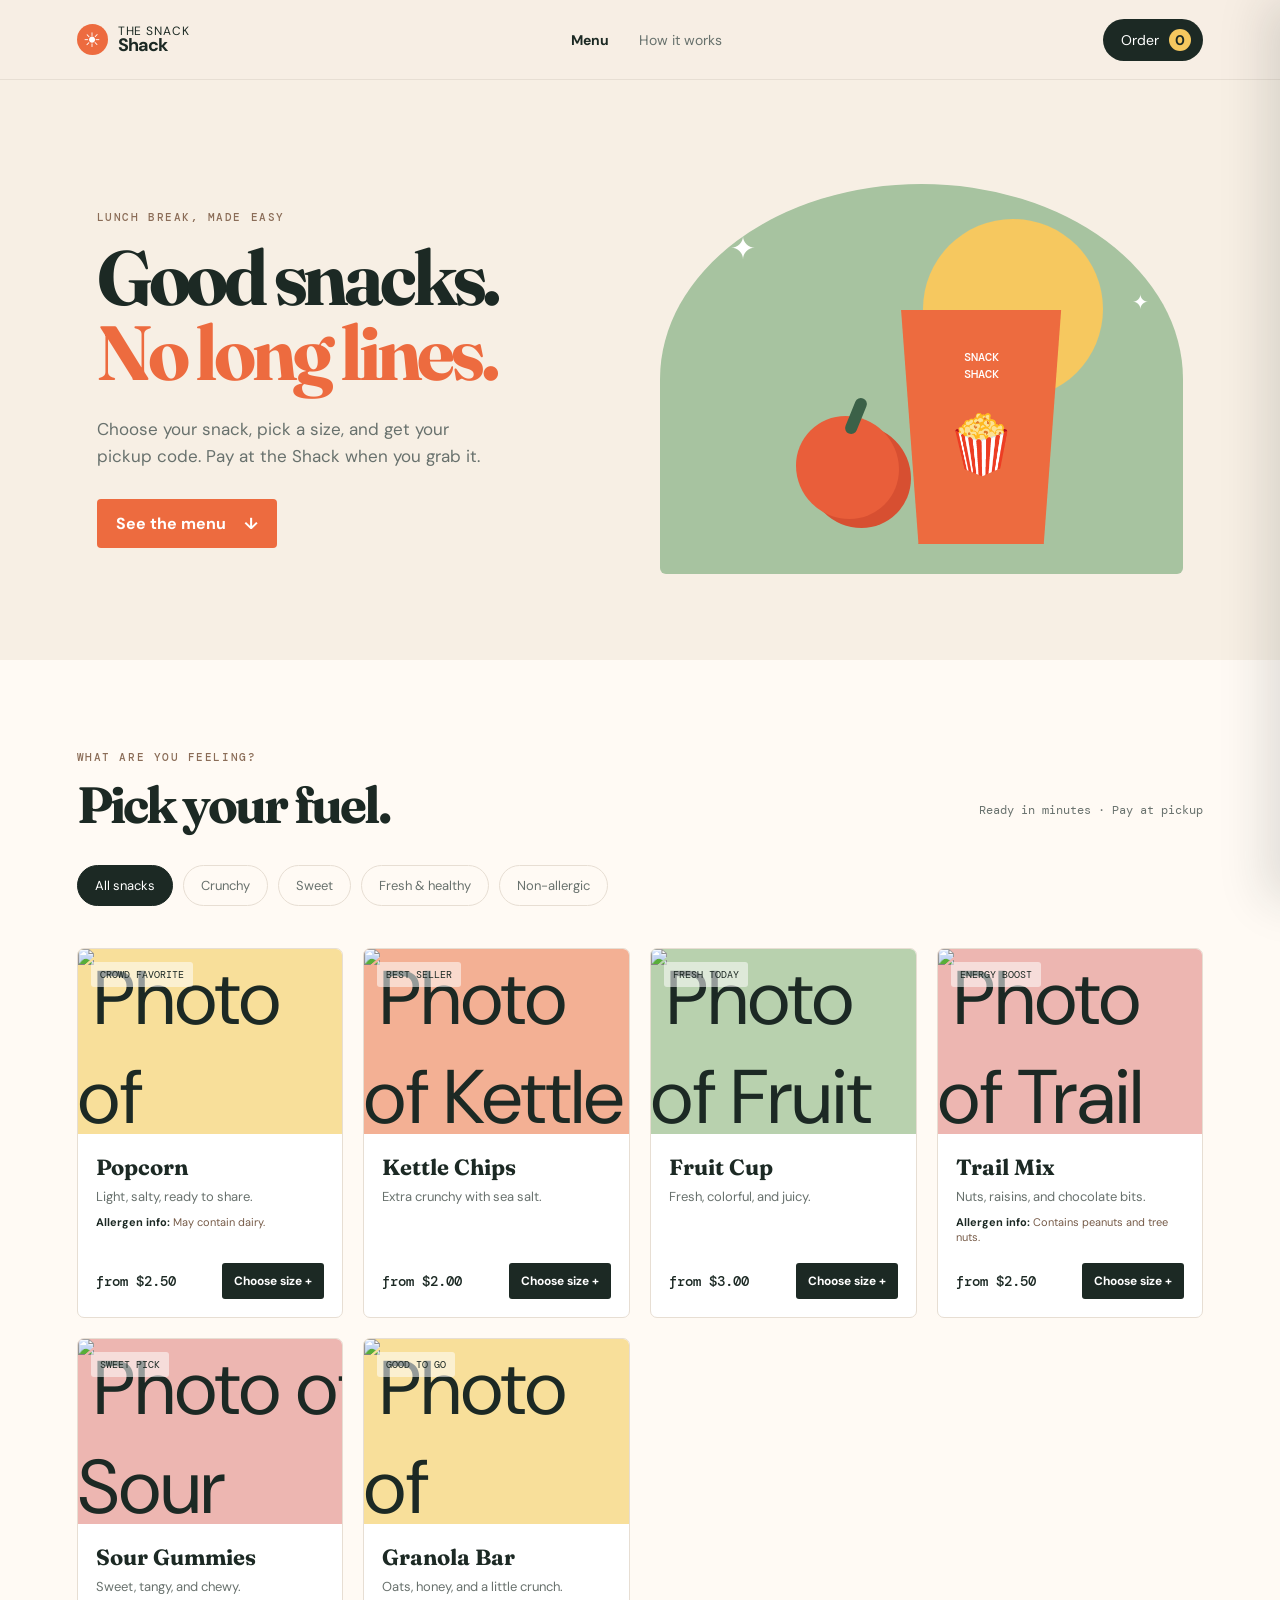
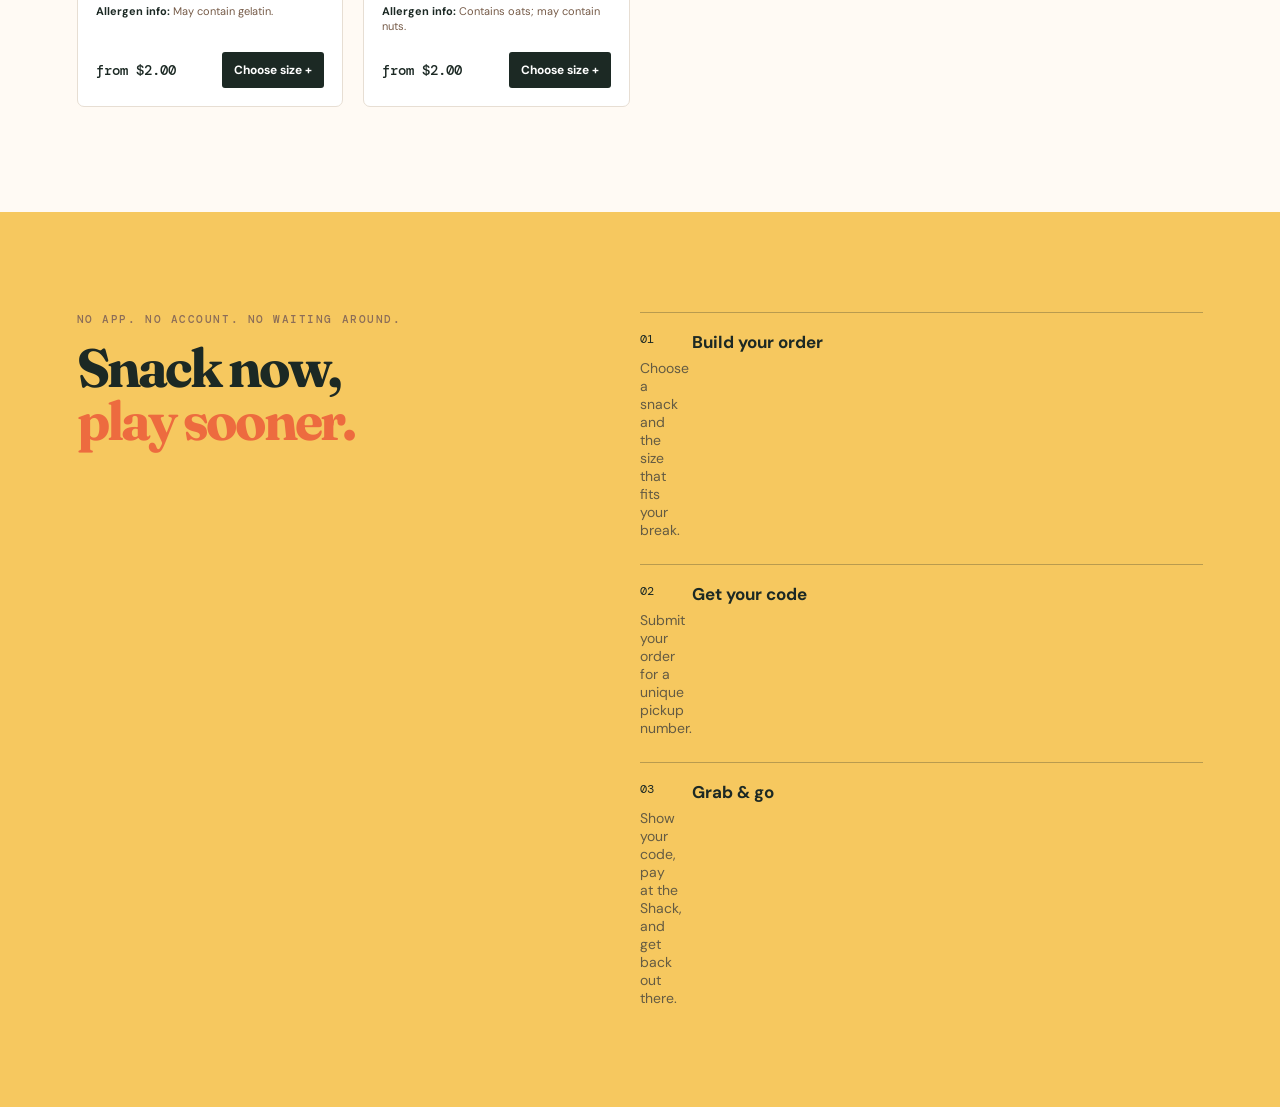
==== snack-shack/index.html @ b24cbcf5 "Add files via upload" ====
<!doctype html>
<html lang="en">
<head>
  <meta charset="UTF-8" />
  <meta name="viewport" content="width=device-width, initial-scale=1.0" />
  <meta name="theme-color" content="#f7efe4" />
  <title>The Snack Shack | Lunch, sorted.</title>
  <link rel="stylesheet" href="styles.css" />
</head>
<body>
  <header class="site-header">
    <a class="brand" href="#menu" aria-label="The Snack Shack home">
      <span class="brand-mark">☀</span>
      <span>The Snack<br /><strong>Shack</strong></span>
    </a>
    <nav aria-label="Main navigation">
      <a class="nav-link active" href="#menu">Menu</a>
      <a class="nav-link" href="#how-it-works">How it works</a>
    </nav>
    <button class="cart-button" id="cartButton" type="button" aria-label="Open your order">
      <span>Order</span><span class="cart-count" id="cartCount">0</span>
    </button>
  </header>

  <main>
    <section class="hero" id="menu">
      <div class="hero-copy">
        <p class="eyebrow">LUNCH BREAK, MADE EASY</p>
        <h1>Good snacks.<br /><em>No long lines.</em></h1>
        <p class="hero-text">Choose your snack, pick a size, and get your pickup code. Pay at the Shack when you grab it.</p>
        <a class="primary-button" href="#menu-grid">See the menu <span>↓</span></a>
      </div>
      <div class="hero-art" aria-label="Illustration of a snack bag and apple" role="img">
        <span class="sun-shape"></span><span class="sparkle sparkle-one">✦</span><span class="sparkle sparkle-two">✦</span>
        <div class="apple">●</div><div class="snack-bag"><span>SNACK<br />SHACK</span><b>🍿</b></div>
      </div>
    </section>

    <section class="menu-section" id="menu-grid">
      <div class="section-heading"><div><p class="eyebrow">WHAT ARE YOU FEELING?</p><h2>Pick your fuel.</h2></div><p class="small-note">Ready in minutes · Pay at pickup</p></div>
      <div class="filter-row" role="tablist" aria-label="Snack categories">
        <button class="filter active" data-category="all" type="button">All snacks</button>
        <button class="filter" data-category="crunchy" type="button">Crunchy</button>
        <button class="filter" data-category="sweet" type="button">Sweet</button>
        <button class="filter" data-category="fresh" type="button">Fresh &amp; healthy</button>
        <button class="filter" data-category="nonallergic" type="button">Non-allergic</button>
      </div>
      <div class="product-grid" id="productGrid" aria-live="polite"></div>
    </section>

    <section class="how-section" id="how-it-works">
      <div><p class="eyebrow">NO APP. NO ACCOUNT. NO WAITING AROUND.</p><h2>Snack now,<br /><em>play sooner.</em></h2></div>
      <div class="steps"><div class="step"><span>01</span><h3>Build your order</h3><p>Choose a snack and the size that fits your break.</p></div><div class="step"><span>02</span><h3>Get your code</h3><p>Submit your order for a unique pickup number.</p></div><div class="step"><span>03</span><h3>Grab &amp; go</h3><p>Show your code, pay at the Shack, and get back out there.</p></div></div>
    </section>
  </main>

  <aside class="order-drawer" id="orderDrawer" aria-label="Your order" aria-hidden="true">
    <div class="drawer-head"><div><p class="eyebrow">YOUR ORDER</p><h2>Ready when you are.</h2></div><button class="close-button" id="closeDrawer" type="button" aria-label="Close order">×</button></div>
    <div id="orderItems" class="order-items"></div>
    <div class="drawer-footer"><div class="total-line"><span>Estimated total</span><strong id="orderTotal">$0.00</strong></div><p class="pay-note">Payment happens at pickup — cash or card at the Shack.</p><button class="primary-button full-width" id="placeOrder" type="button">Get my pickup code</button></div>
  </aside>
  <div class="drawer-overlay" id="drawerOverlay"></div>

  <div class="modal" id="confirmationModal" role="dialog" aria-modal="true" aria-labelledby="confirmationTitle" aria-hidden="true">
    <div class="modal-card"><button class="close-button" id="closeModal" type="button" aria-label="Close confirmation">×</button><div class="code-circle">✓</div><p class="eyebrow">ORDER LOCKED IN</p><h2 id="confirmationTitle">Your pickup code</h2><div class="pickup-code" id="pickupCode">SNK-000</div><p>Show this code at the Shack when you’re ready. We’ll have your order waiting, and you’ll pay there.</p><button class="primary-button full-width" id="doneButton" type="button">Done</button></div>
  </div>
  <div class="modal" id="sizeModal" role="dialog" aria-modal="true" aria-labelledby="sizeTitle" aria-hidden="true">
    <div class="modal-card size-card"><button class="close-button" id="closeSizeModal" type="button" aria-label="Close size chooser">×</button><p class="eyebrow">MAKE IT YOURS</p><h2 id="sizeTitle">Choose a size</h2><p id="sizeProductName">Select a size for your snack.</p><div class="size-options"><button class="size-option" data-size="small" type="button"><strong>Small</strong><span id="smallPrice">$0.00</span></button><button class="size-option" data-size="large" type="button"><strong>Large</strong><span id="largePrice">$0.00</span></button></div></div>
  </div>
  <script src="script.js"></script>
</body>
</html>
---- snack-shack/styles.css ----
@import url('https://fonts.googleapis.com/css2?family=DM+Mono:wght@400;500&family=DM+Sans:wght@400;500;600;700&family=Fraunces:opsz,wght@9..144,600;9..144,700&display=swap');
:root{--ink:#1c2924;--muted:#68716d;--cream:#f7efe4;--paper:#fffaf4;--orange:#ed6b3f;--yellow:#f6c85f;--green:#a7c3a0;--line:#e7ded3}*{box-sizing:border-box}html{scroll-behavior:smooth}body{margin:0;background:var(--cream);color:var(--ink);font-family:'DM Sans',sans-serif}button,a{font:inherit}button{cursor:pointer;border:0}a{color:inherit;text-decoration:none}.site-header{height:80px;padding:0 6vw;display:flex;align-items:center;justify-content:space-between;border-bottom:1px solid var(--line);background:rgba(247,239,228,.94);position:sticky;top:0;z-index:5}.brand{display:flex;gap:10px;align-items:center;font-size:12px;line-height:.9;letter-spacing:.07em;text-transform:uppercase}.brand strong{font-size:18px;letter-spacing:-.05em;text-transform:none}.brand-mark{width:31px;height:31px;background:var(--orange);border-radius:50%;display:grid;place-items:center;color:#fff;font-size:20px}.site-header nav{display:flex;gap:30px;font-size:14px}.nav-link{color:var(--muted)}.nav-link.active,.nav-link:hover{color:var(--ink);font-weight:700}.cart-button{background:var(--ink);color:#fff;border-radius:24px;padding:10px 12px 10px 18px;display:flex;gap:10px;align-items:center;font-size:14px}.cart-count{background:var(--yellow);color:var(--ink);width:22px;height:22px;border-radius:50%;display:grid;place-items:center;font-weight:700}.hero{max-width:1240px;margin:auto;min-height:580px;padding:78px 6vw 60px;display:grid;grid-template-columns:1fr 1fr;align-items:center;gap:40px}.eyebrow{font:500 11px 'DM Mono',monospace;letter-spacing:.14em;margin:0 0 16px;color:#8b6d58}.hero h1,h2{font:700 clamp(46px,6vw,78px)/.98 'Fraunces',serif;letter-spacing:-.055em;margin:0}.hero h1 em,h2 em{color:var(--orange);font-style:normal}.hero-text{max-width:410px;color:var(--muted);font-size:17px;line-height:1.55;margin:26px 0 30px}.primary-button{display:inline-flex;align-items:center;justify-content:center;gap:18px;background:var(--orange);color:#fff;border-radius:4px;padding:14px 19px;font-weight:700;transition:transform .2s,background .2s}.primary-button:hover{background:#d9572d;transform:translateY(-2px)}.hero-art{background:var(--green);height:390px;border-radius:50% 50% 6px 6px;position:relative;overflow:hidden}.sun-shape{position:absolute;background:var(--yellow);width:180px;height:180px;border-radius:50%;top:35px;right:80px}.sparkle{position:absolute;color:#fff;font-size:31px}.sparkle-one{top:44px;left:70px}.sparkle-two{top:105px;right:34px;font-size:20px}.apple{position:absolute;bottom:55px;left:26%;width:103px;height:103px;background:#e95e3a;border-radius:48% 52% 48% 52%;color:#e95e3a;box-shadow:12px 9px 0 #d74f31;font-size:0}.apple:after{content:'';position:absolute;background:#3b6148;width:12px;height:38px;top:-19px;left:54px;transform:rotate(22deg);border-radius:10px}.snack-bag{position:absolute;bottom:30px;right:22%;width:174px;height:234px;background:var(--orange);clip-path:polygon(4% 0,96% 0,86% 100%,14% 100%);display:flex;flex-direction:column;align-items:center;padding-top:39px;color:#fff;text-align:center;font:500 12px 'DM Mono',monospace;line-height:1.4;box-shadow:12px 8px 0 rgba(57,74,56,.18)}.snack-bag b{font-size:57px;margin-top:22px}.menu-section{background:var(--paper);padding:90px 6vw 105px}.section-heading{max-width:1240px;margin:0 auto 35px;display:flex;justify-content:space-between;align-items:end}.section-heading h2{font-size:51px}.small-note{font:12px 'DM Mono',monospace;color:var(--muted)}.filter-row{max-width:1240px;margin:0 auto 38px;display:flex;gap:10px;overflow:auto;padding-bottom:4px}.filter{white-space:nowrap;padding:11px 17px;border:1px solid var(--line);border-radius:22px;background:transparent;color:var(--muted);font-size:13px}.filter.active,.filter:hover{background:var(--ink);color:#fff;border-color:var(--ink)}.product-grid{max-width:1240px;margin:auto;display:grid;grid-template-columns:repeat(4,1fr);gap:20px}.product-card{background:#fff;border:1px solid var(--line);border-radius:7px;overflow:hidden;display:flex;flex-direction:column;transition:transform .2s,box-shadow .2s}.product-card:hover{transform:translateY(-4px);box-shadow:0 10px 30px #2b2e2412}.product-image{height:185px;display:grid;place-items:center;font-size:76px;position:relative}.product-image small{position:absolute;top:13px;left:13px;background:#fff8;padding:6px 9px;border-radius:3px;font:10px 'DM Mono',monospace;text-transform:uppercase}.bg-orange{background:#f3b094}.bg-yellow{background:#f8df9a}.bg-green{background:#b8d1ae}.bg-pink{background:#edb6b1}.product-info{padding:19px 18px 18px;flex:1;display:flex;flex-direction:column}.product-info h3{font:700 22px 'Fraunces',serif;margin:0 0 7px}.product-info p{color:var(--muted);font-size:13px;margin:0 0 18px;line-height:1.45}.product-bottom{display:flex;justify-content:space-between;align-items:center;margin-top:auto}.price{font:500 14px 'DM Mono',monospace}.add-button{background:var(--ink);color:#fff;border-radius:3px;padding:10px 12px;font-weight:700;font-size:12px}.add-button:hover{background:var(--orange)}.how-section{padding:100px 6vw;background:var(--yellow);display:grid;grid-template-columns:.9fr 1.1fr;gap:8vw}.how-section h2{font-size:54px}.steps{display:grid;gap:25px}.step{border-top:1px solid #b99b4e;padding-top:18px;display:grid;grid-template-columns:38px 1fr;column-gap:14px}.step span{font:12px 'DM Mono',monospace}.step h3{margin:0 0 6px;font-size:17px}.step p{margin:0;color:#645b43;font-size:14px}.order-drawer{position:fixed;right:0;top:0;bottom:0;width:min(460px,100%);background:var(--paper);z-index:10;padding:35px 32px;transform:translateX(100%);transition:transform .3s;display:flex;flex-direction:column;box-shadow:-15px 0 45px #1c292422}.order-drawer.open{transform:translateX(0)}.drawer-overlay{position:fixed;inset:0;background:#1c292288;z-index:9;opacity:0;pointer-events:none;transition:opacity .3s}.drawer-overlay.open{opacity:1;pointer-events:auto}.drawer-head{display:flex;justify-content:space-between;align-items:start}.drawer-head h2{font-size:35px}.close-button{background:transparent;font-size:30px;color:var(--muted);line-height:1}.order-items{overflow:auto;margin:30px 0;flex:1}.empty-order{text-align:center;color:var(--muted);padding:50px 20px;line-height:1.6}.order-row{display:grid;grid-template-columns:1fr auto;gap:12px;border-bottom:1px solid var(--line);padding:16px 0}.order-row h3{font-size:15px;margin:0 0 5px}.order-row p{margin:0;color:var(--muted);font:11px 'DM Mono',monospace}.quantity-controls{display:flex;align-items:center;gap:8px}.quantity-controls button{width:25px;height:25px;border:1px solid var(--line);background:#fff;border-radius:50%}.drawer-footer{border-top:1px solid var(--line);padding-top:20px}.total-line{display:flex;justify-content:space-between;font-size:16px}.total-line strong{font:18px 'DM Mono',monospace}.pay-note{font-size:12px;color:var(--muted);line-height:1.5}.full-width{width:100%}.modal{position:fixed;inset:0;z-index:20;display:grid;place-items:center;background:#1c292299;opacity:0;pointer-events:none;transition:opacity .2s;padding:20px}.modal.open{opacity:1;pointer-events:auto}.modal-card{background:var(--paper);padding:44px 38px 38px;max-width:420px;width:100%;text-align:center;position:relative;border-radius:8px}.modal-card .close-button{position:absolute;right:20px;top:15px}.code-circle{width:54px;height:54px;border-radius:50%;background:var(--green);display:grid;place-items:center;margin:0 auto 22px;font-size:24px}.modal-card h2{font-size:40px;margin-bottom:20px}.pickup-code{font:500 31px 'DM Mono',monospace;letter-spacing:.09em;color:var(--orange);background:#fff0e8;padding:15px;margin:0 0 20px}.modal-card p:not(.eyebrow){color:var(--muted);font-size:14px;line-height:1.55;margin:0 0 25px}
@media(max-width:800px){.site-header{padding:0 20px}.site-header nav{display:none}.hero{padding:55px 20px;grid-template-columns:1fr;min-height:auto}.hero-art{height:300px;order:-1}.snack-bag{right:19%;width:135px;height:185px;font-size:10px;padding-top:28px}.snack-bag b{font-size:43px;margin-top:15px}.apple{width:80px;height:80px}.sun-shape{width:140px;height:140px}.menu-section{padding:65px 20px}.section-heading{align-items:start;gap:15px;flex-direction:column}.section-heading h2{font-size:43px}.small-note{margin:0}.product-grid{grid-template-columns:repeat(2,minmax(0,1fr));gap:12px}.product-image{height:135px;font-size:54px}.product-info{padding:14px 12px}.product-info h3{font-size:18px}.product-info p{font-size:12px}.product-bottom{align-items:start;gap:8px;flex-direction:column}.add-button{width:100%}.how-section{padding:65px 20px;grid-template-columns:1fr;gap:40px}.how-section h2{font-size:45px}.order-drawer{padding:28px 20px}.drawer-head h2{font-size:29px}}
@media(max-width:390px){.product-grid{grid-template-columns:1fr}.product-image{height:170px}.product-bottom{flex-direction:row;align-items:center}.add-button{width:auto}}
.size-card h2{font-size:38px;margin-bottom:8px}.size-card p:not(.eyebrow){margin-bottom:20px}.size-options{display:grid;grid-template-columns:1fr 1fr;gap:12px}.size-option{background:#fff;border:1px solid var(--line);border-radius:5px;padding:18px 12px;display:flex;flex-direction:column;gap:8px;color:var(--ink)}.size-option:hover{border-color:var(--orange);background:#fff0e8}.size-option strong{font:20px 'Fraunces',serif}.size-option span{font:12px 'DM Mono',monospace;color:var(--orange)}
.allergen-info{font-size:11px!important;color:#765b48!important;line-height:1.35!important;margin-top:-10px!important}.allergen-info strong{font-weight:700;color:var(--ink)}
.product-image{cursor:pointer;overflow:hidden}.product-image img{width:100%;height:100%;object-fit:cover;display:block}.product-image:focus-visible{outline:3px solid var(--ink);outline-offset:-5px}
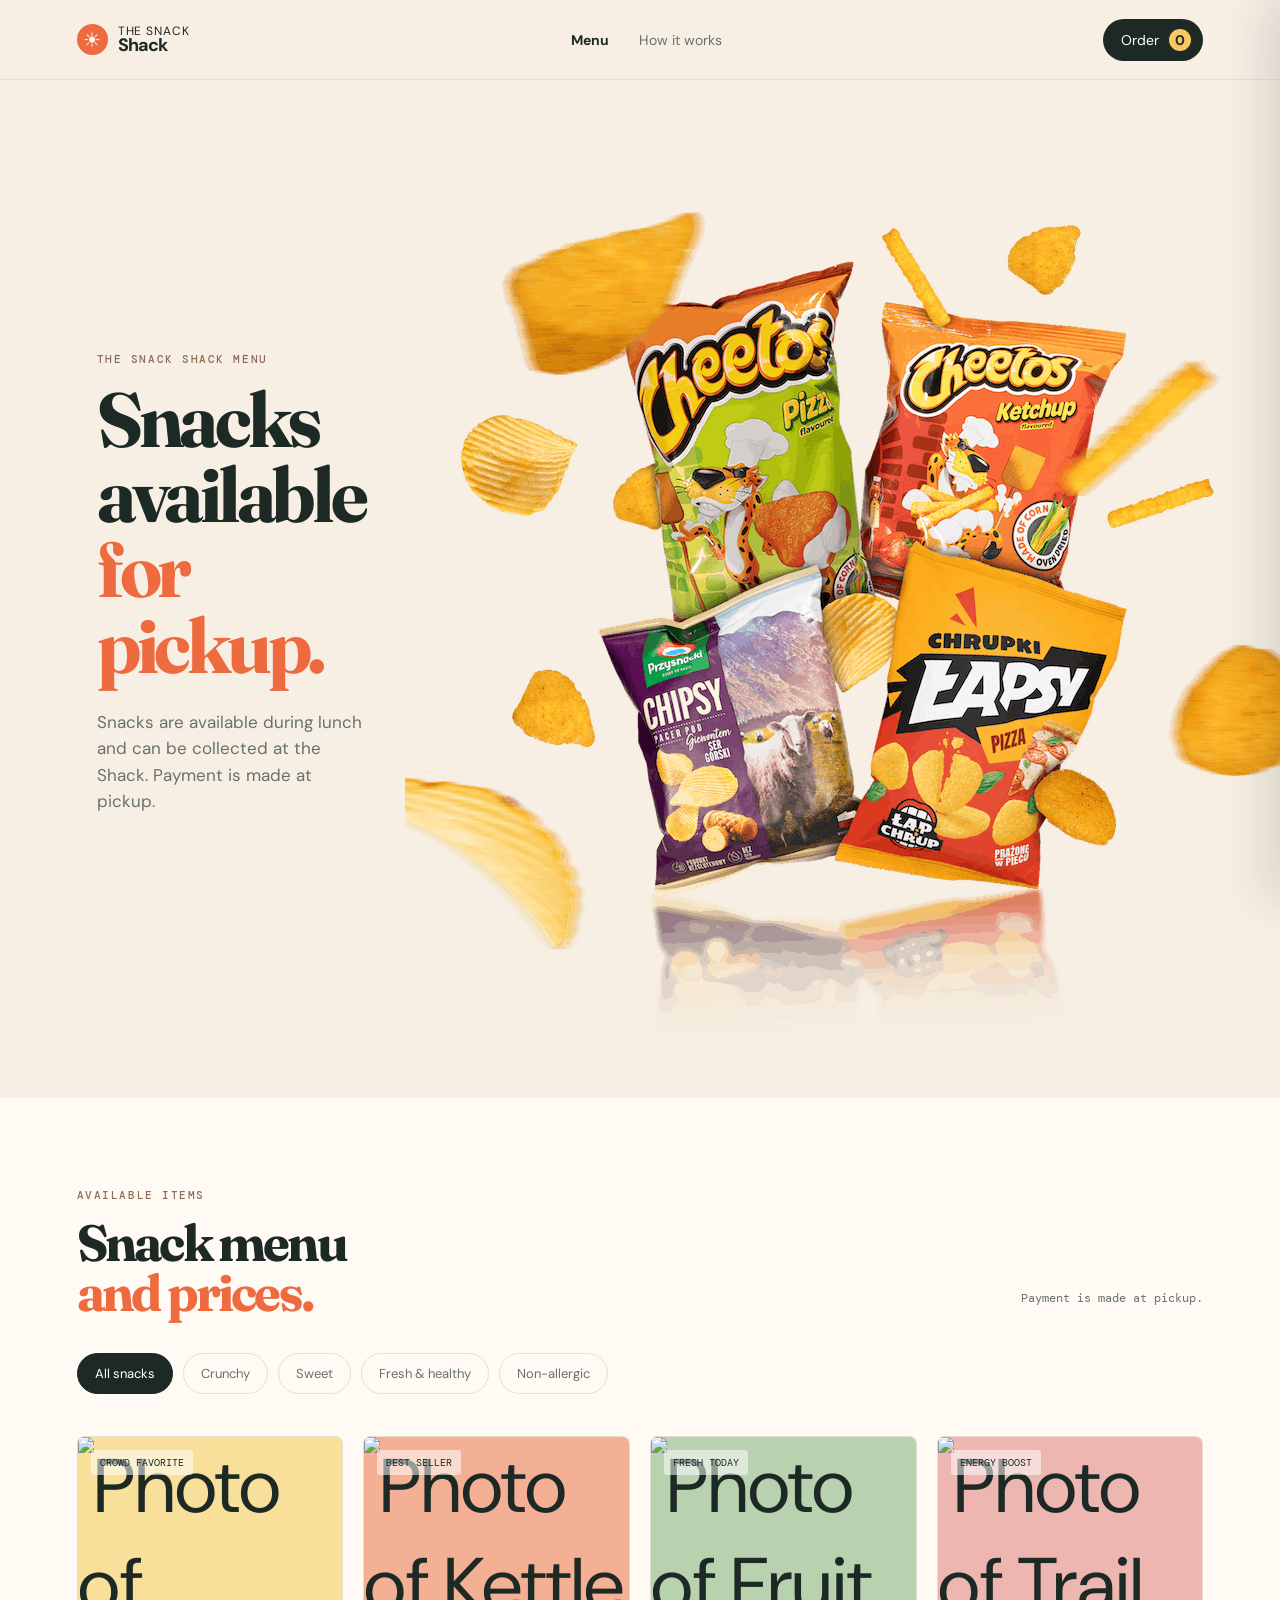
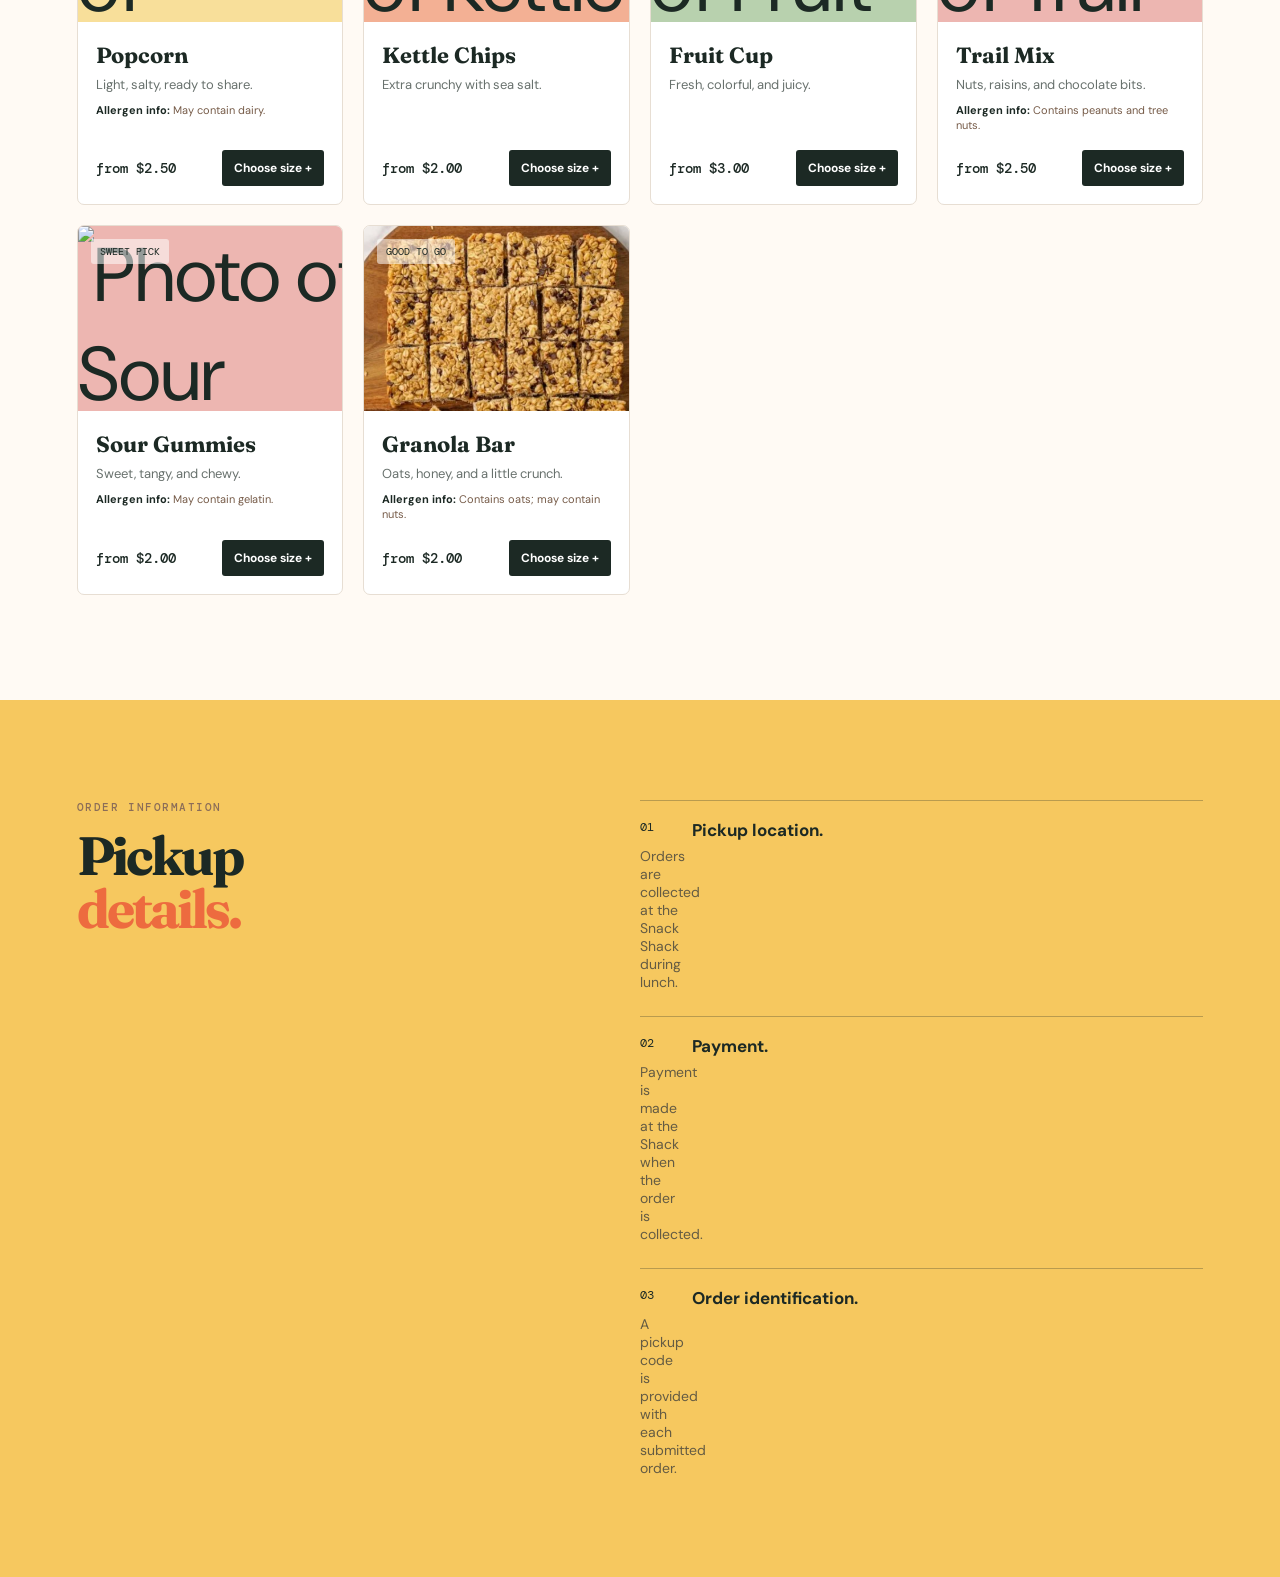
==== commit 968e479e: "Use the new hero image" ====
--- a/snack-shack/index.html
+++ b/snack-shack/index.html
@@ -1,72 +1 @@
-<!doctype html>
-<html lang="en">
-<head>
-  <meta charset="UTF-8" />
-  <meta name="viewport" content="width=device-width, initial-scale=1.0" />
-  <meta name="theme-color" content="#f7efe4" />
-  <title>The Snack Shack | Lunch, sorted.</title>
-  <link rel="stylesheet" href="styles.css" />
-</head>
-<body>
-  <header class="site-header">
-    <a class="brand" href="#menu" aria-label="The Snack Shack home">
-      <span class="brand-mark">☀</span>
-      <span>The Snack<br /><strong>Shack</strong></span>
-    </a>
-    <nav aria-label="Main navigation">
-      <a class="nav-link active" href="#menu">Menu</a>
-      <a class="nav-link" href="#how-it-works">How it works</a>
-    </nav>
-    <button class="cart-button" id="cartButton" type="button" aria-label="Open your order">
-      <span>Order</span><span class="cart-count" id="cartCount">0</span>
-    </button>
-  </header>
-
-  <main>
-    <section class="hero" id="menu">
-      <div class="hero-copy">
-        <p class="eyebrow">LUNCH BREAK, MADE EASY</p>
-        <h1>Good snacks.<br /><em>No long lines.</em></h1>
-        <p class="hero-text">Choose your snack, pick a size, and get your pickup code. Pay at the Shack when you grab it.</p>
-        <a class="primary-button" href="#menu-grid">See the menu <span>↓</span></a>
-      </div>
-      <div class="hero-art" aria-label="Illustration of a snack bag and apple" role="img">
-        <span class="sun-shape"></span><span class="sparkle sparkle-one">✦</span><span class="sparkle sparkle-two">✦</span>
-        <div class="apple">●</div><div class="snack-bag"><span>SNACK<br />SHACK</span><b>🍿</b></div>
-      </div>
-    </section>
-
-    <section class="menu-section" id="menu-grid">
-      <div class="section-heading"><div><p class="eyebrow">WHAT ARE YOU FEELING?</p><h2>Pick your fuel.</h2></div><p class="small-note">Ready in minutes · Pay at pickup</p></div>
-      <div class="filter-row" role="tablist" aria-label="Snack categories">
-        <button class="filter active" data-category="all" type="button">All snacks</button>
-        <button class="filter" data-category="crunchy" type="button">Crunchy</button>
-        <button class="filter" data-category="sweet" type="button">Sweet</button>
-        <button class="filter" data-category="fresh" type="button">Fresh &amp; healthy</button>
-        <button class="filter" data-category="nonallergic" type="button">Non-allergic</button>
-      </div>
-      <div class="product-grid" id="productGrid" aria-live="polite"></div>
-    </section>
-
-    <section class="how-section" id="how-it-works">
-      <div><p class="eyebrow">NO APP. NO ACCOUNT. NO WAITING AROUND.</p><h2>Snack now,<br /><em>play sooner.</em></h2></div>
-      <div class="steps"><div class="step"><span>01</span><h3>Build your order</h3><p>Choose a snack and the size that fits your break.</p></div><div class="step"><span>02</span><h3>Get your code</h3><p>Submit your order for a unique pickup number.</p></div><div class="step"><span>03</span><h3>Grab &amp; go</h3><p>Show your code, pay at the Shack, and get back out there.</p></div></div>
-    </section>
-  </main>
-
-  <aside class="order-drawer" id="orderDrawer" aria-label="Your order" aria-hidden="true">
-    <div class="drawer-head"><div><p class="eyebrow">YOUR ORDER</p><h2>Ready when you are.</h2></div><button class="close-button" id="closeDrawer" type="button" aria-label="Close order">×</button></div>
-    <div id="orderItems" class="order-items"></div>
-    <div class="drawer-footer"><div class="total-line"><span>Estimated total</span><strong id="orderTotal">$0.00</strong></div><p class="pay-note">Payment happens at pickup — cash or card at the Shack.</p><button class="primary-button full-width" id="placeOrder" type="button">Get my pickup code</button></div>
-  </aside>
-  <div class="drawer-overlay" id="drawerOverlay"></div>
-
-  <div class="modal" id="confirmationModal" role="dialog" aria-modal="true" aria-labelledby="confirmationTitle" aria-hidden="true">
-    <div class="modal-card"><button class="close-button" id="closeModal" type="button" aria-label="Close confirmation">×</button><div class="code-circle">✓</div><p class="eyebrow">ORDER LOCKED IN</p><h2 id="confirmationTitle">Your pickup code</h2><div class="pickup-code" id="pickupCode">SNK-000</div><p>Show this code at the Shack when you’re ready. We’ll have your order waiting, and you’ll pay there.</p><button class="primary-button full-width" id="doneButton" type="button">Done</button></div>
-  </div>
-  <div class="modal" id="sizeModal" role="dialog" aria-modal="true" aria-labelledby="sizeTitle" aria-hidden="true">
-    <div class="modal-card size-card"><button class="close-button" id="closeSizeModal" type="button" aria-label="Close size chooser">×</button><p class="eyebrow">MAKE IT YOURS</p><h2 id="sizeTitle">Choose a size</h2><p id="sizeProductName">Select a size for your snack.</p><div class="size-options"><button class="size-option" data-size="small" type="button"><strong>Small</strong><span id="smallPrice">$0.00</span></button><button class="size-option" data-size="large" type="button"><strong>Large</strong><span id="largePrice">$0.00</span></button></div></div>
-  </div>
-  <script src="script.js"></script>
-</body>
-</html>
+<!doctype html><html lang="en"><head><meta charset="UTF-8" /><meta name="viewport" content="width=device-width, initial-scale=1.0" /><meta name="theme-color" content="#f7efe4" /><title>The Snack Shack | Lunch, sorted.</title><link rel="stylesheet" href="styles.css" /></head><body><header class="site-header"><a class="brand" href="#menu" aria-label="The Snack Shack home"><span class="brand-mark">☀</span><span>The Snack<br /><strong>Shack</strong></span></a><nav aria-label="Main navigation"><a class="nav-link active" href="#menu">Menu</a><a class="nav-link" href="#how-it-works">How it works</a></nav><button class="cart-button" id="cartButton" type="button" aria-label="Open your order"><span>Order</span><span class="cart-count" id="cartCount">0</span></button></header><main><section class="hero" id="menu"><div class="hero-copy"><p class="eyebrow">THE SNACK SHACK MENU</p><h1>Snacks available<br /><em>for pickup.</em></h1><p class="hero-text">Snacks are available during lunch and can be collected at the Shack. Payment is made at pickup.</p></div><img class="hero-image" src="hero.png" alt="Assorted bags of snacks and loose snack pieces" /></section><section class="menu-section" id="menu-grid"><div class="section-heading"><div><p class="eyebrow">AVAILABLE ITEMS</p><h2>Snack menu<br /><em>and prices.</em></h2></div><p class="small-note">Payment is made at pickup.</p></div><div class="filter-row" role="tablist" aria-label="Snack categories"><button class="filter active" data-category="all" type="button">All snacks</button><button class="filter" data-category="crunchy" type="button">Crunchy</button><button class="filter" data-category="sweet" type="button">Sweet</button><button class="filter" data-category="fresh" type="button">Fresh &amp; healthy</button><button class="filter" data-category="nonallergic" type="button">Non-allergic</button></div><div class="product-grid" id="productGrid" aria-live="polite"></div></section><section class="how-section" id="how-it-works"><div><p class="eyebrow">ORDER INFORMATION</p><h2>Pickup<br /><em>details.</em></h2></div><div class="steps"><div class="step"><span>01</span><h3>Pickup location.</h3><p>Orders are collected at the Snack Shack during lunch.</p></div><div class="step"><span>02</span><h3>Payment.</h3><p>Payment is made at the Shack when the order is collected.</p></div><div class="step"><span>03</span><h3>Order identification.</h3><p>A pickup code is provided with each submitted order.</p></div></div></section></main><aside class="order-drawer" id="orderDrawer" aria-label="Your order" aria-hidden="true"><div class="drawer-head"><div><p class="eyebrow">CURRENT ORDER</p><h2>Your selected snacks.</h2></div><button class="close-button" id="closeDrawer" type="button" aria-label="Close order">×</button></div><div id="orderItems" class="order-items"></div><div class="drawer-footer"><div class="total-line"><span>Estimated total</span><strong id="orderTotal">$0.00</strong></div><p class="pay-note">Payment happens at pickup — cash or card at the Shack.</p><button class="primary-button full-width" id="placeOrder" type="button">Get my pickup code</button></div></aside><div class="drawer-overlay" id="drawerOverlay"></div><div class="modal" id="confirmationModal" role="dialog" aria-modal="true" aria-labelledby="confirmationTitle" aria-hidden="true"><div class="modal-card"><button class="close-button" id="closeModal" type="button" aria-label="Close confirmation">×</button><div class="code-circle">✓</div><p class="eyebrow">ORDER CONFIRMATION</p><h2 id="confirmationTitle">Your pickup code.</h2><div class="pickup-code" id="pickupCode">SNK-000</div><p>Show this code at the Shack when you collect your order. Payment can be made there.</p><button class="primary-button full-width" id="doneButton" type="button">Close confirmation</button></div></div><div class="modal" id="sizeModal" role="dialog" aria-modal="true" aria-labelledby="sizeTitle" aria-hidden="true"><div class="modal-card size-card"><button class="close-button" id="closeSizeModal" type="button" aria-label="Close size chooser">×</button><p class="eyebrow">SELECT A SIZE</p><h2 id="sizeTitle">Choose a size.</h2><p id="sizeProductName">Select a size for your snack.</p><div class="size-options"><button class="size-option" data-size="small" type="button"><strong>Small</strong><span id="smallPrice">$0.00</span></button><button class="size-option" data-size="large" type="button"><strong>Large</strong><span id="largePrice">$0.00</span></button></div></div></div><script src="script.js"></script></body></html>
